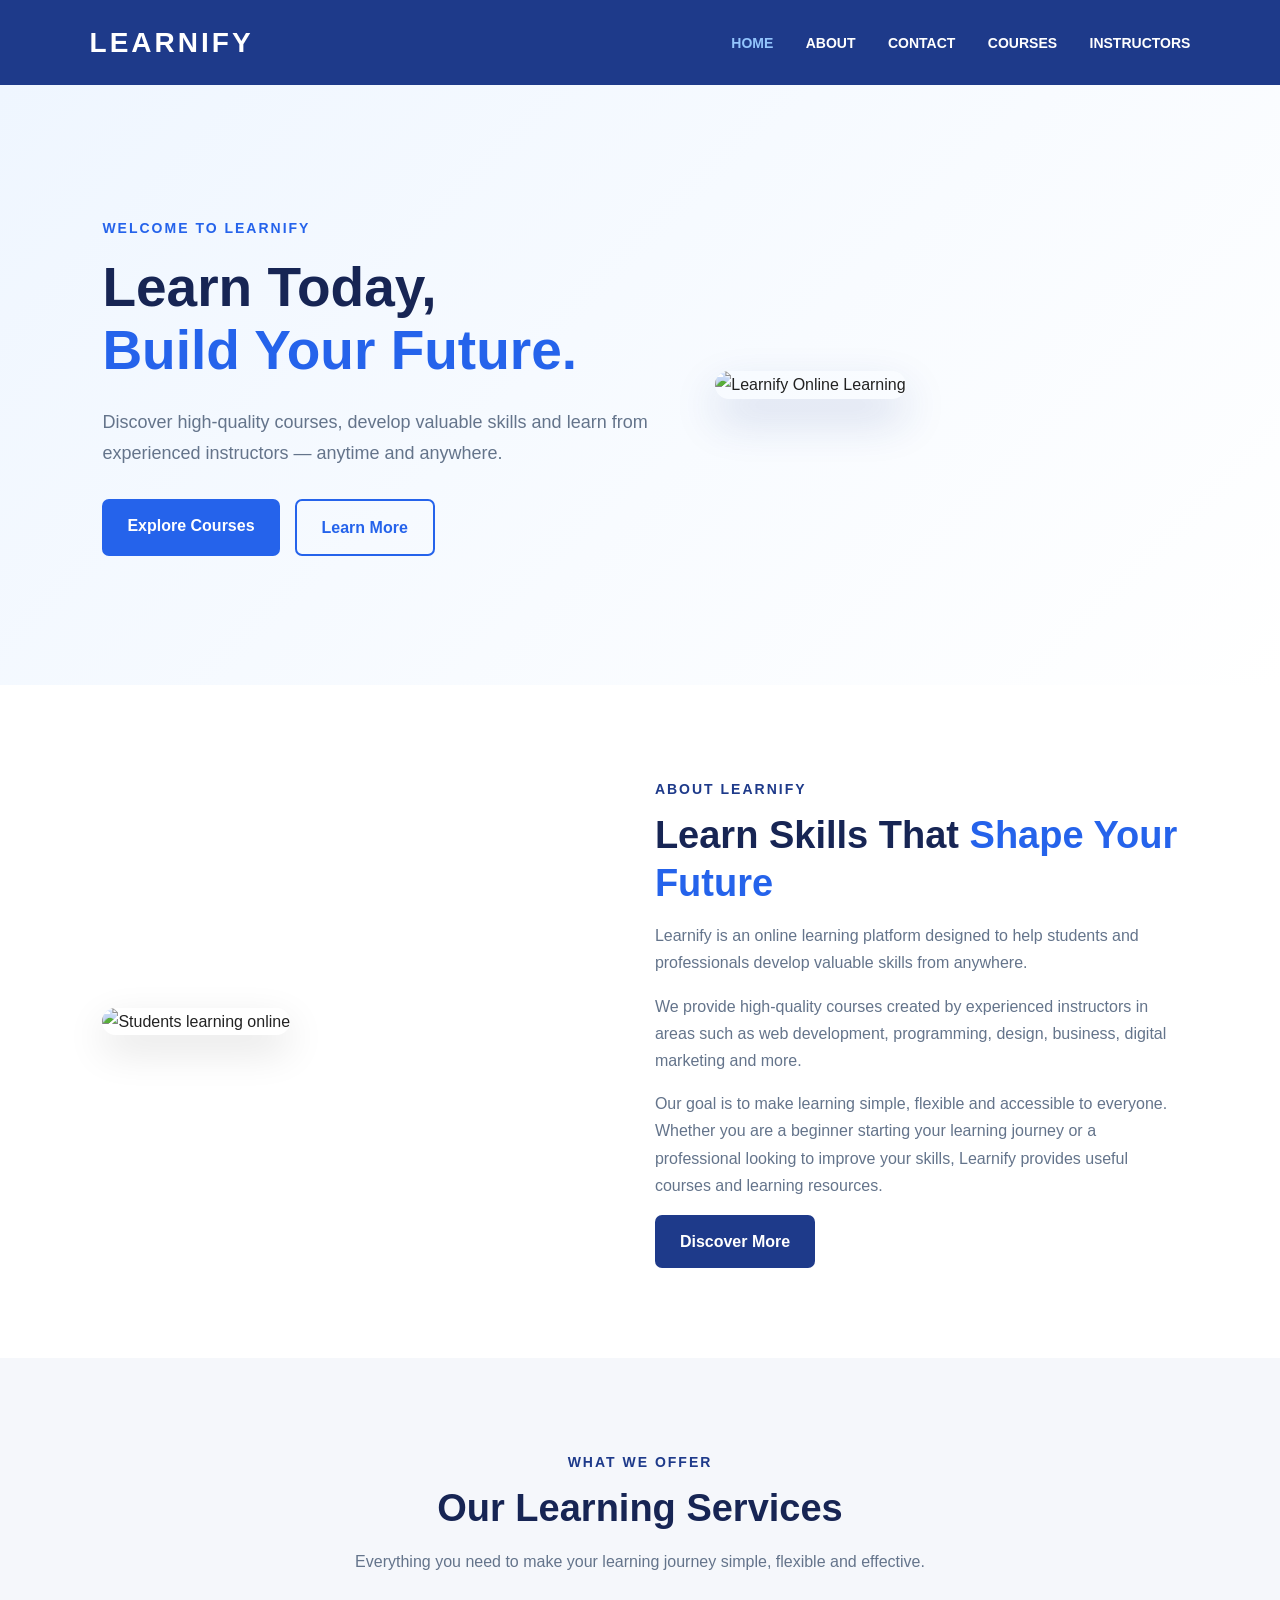
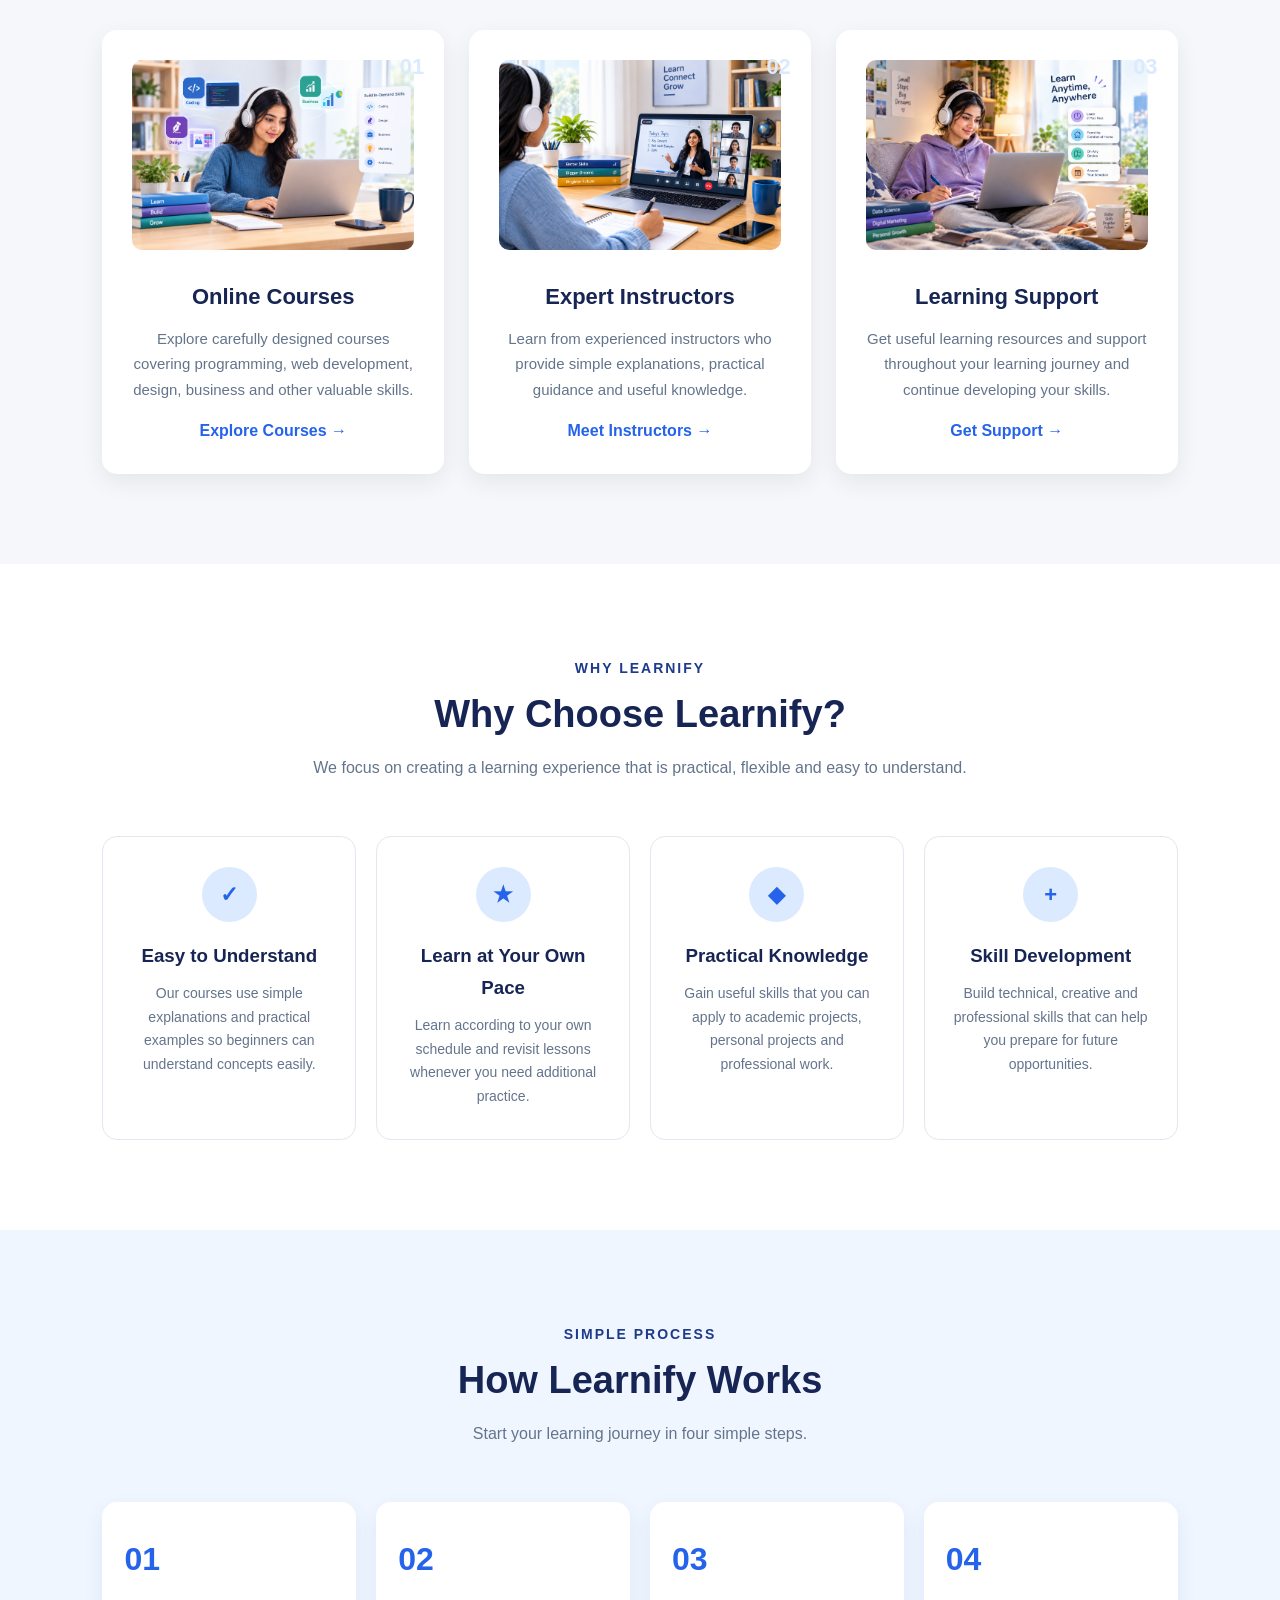
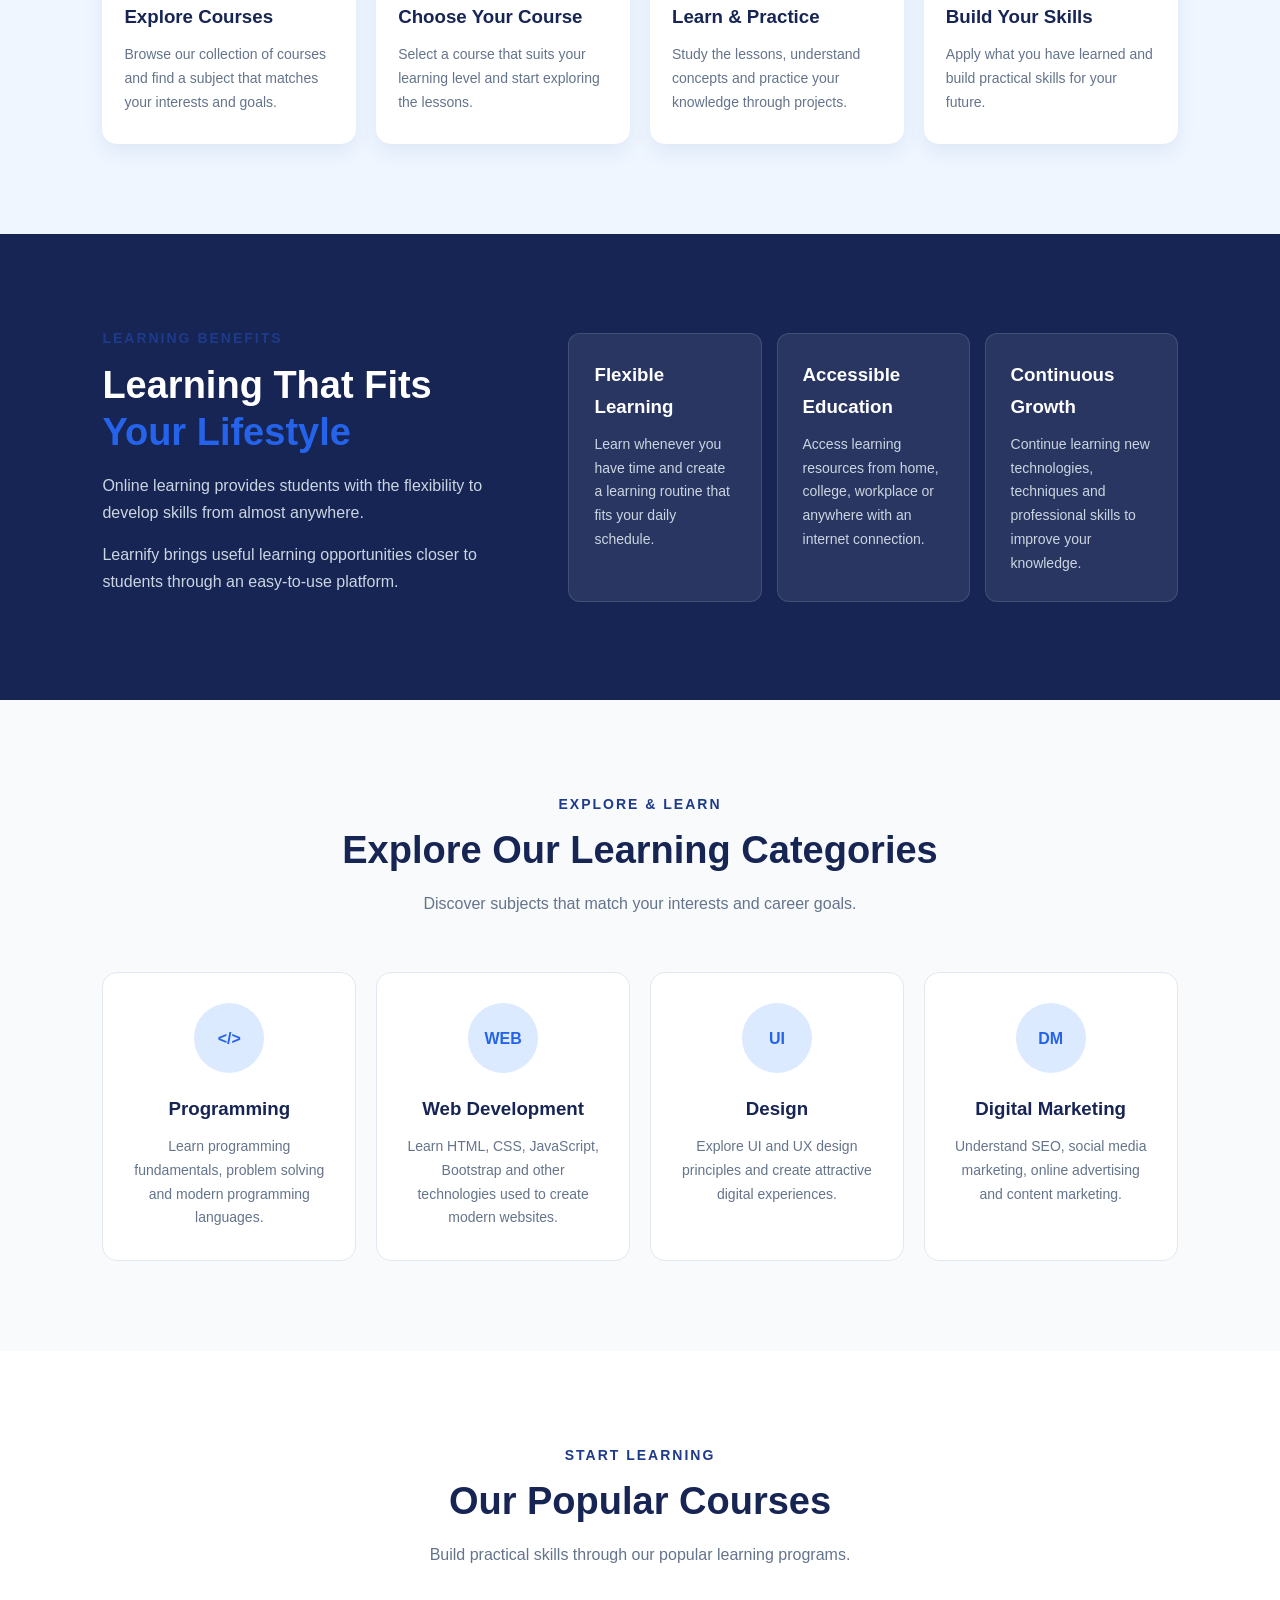
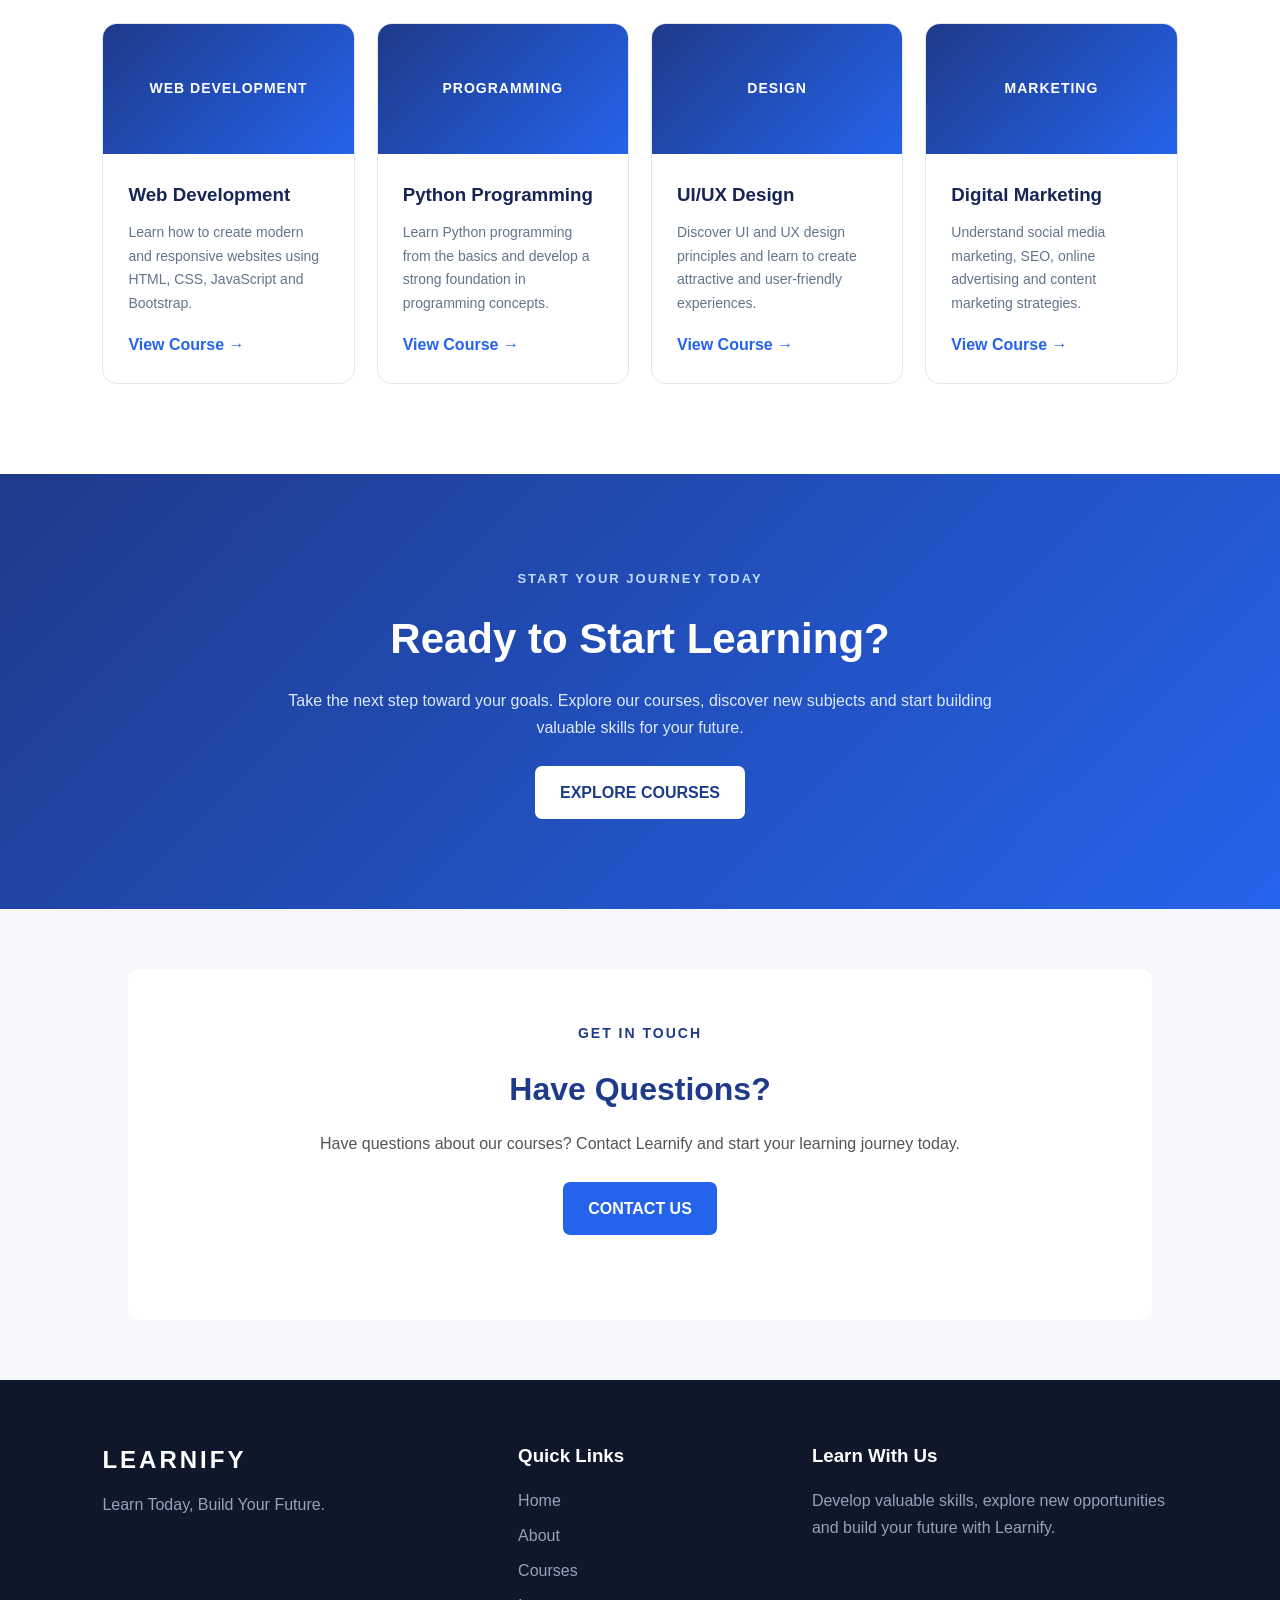
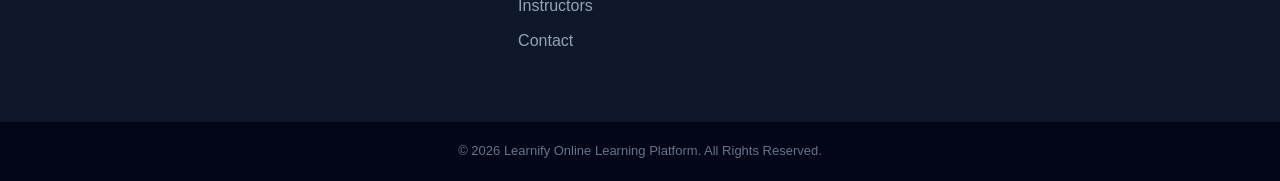
==== index.html @ 984e8131 "Add files via upload" ====
<!DOCTYPE html>
<html lang="en">

<head>

    <meta charset="UTF-8">
    <meta name="viewport" content="width=device-width, initial-scale=1.0">

    <title>Learnify Online Learning Platform</title>

    <link rel="stylesheet" href="styles.css">

</head>

<body>


    <!-- ================= NAVIGATION ================= -->

    <header class="navbar">

        <div class="logo">
            <h1>LEARNIFY</h1>
        </div>

        <nav class="linkbox">

            <a href="#" class="toplink active">HOME</a>

            <a href="about.html" class="toplink">ABOUT</a>

            <a href="contact.html" class="toplink">CONTACT</a>

            <a href="courses.html" class="toplink">COURSES</a>

            <a href="instructor.html" class="toplink">INSTRUCTORS</a>

        </nav>

    </header>



    <!-- ================= HERO SECTION ================= -->

    <section class="hero">

        <div class="hero-content">

            <span class="hero-small">
                WELCOME TO LEARNIFY
            </span>

            <h1>
                Learn Today,<br>
                <span>Build Your Future.</span>
            </h1>

            <p>
                Discover high-quality courses, develop valuable skills
                and learn from experienced instructors — anytime and anywhere.
            </p>

            <div class="hero-buttons">

                <a href="courses.html" class="primary-btn">
                    Explore Courses
                </a>

                <a href="about.html" class="secondary-btn">
                    Learn More
                </a>

            </div>

        </div>


        <div class="hero-image">

            <img src="images\learnify hero section.png"
                 alt="Learnify Online Learning">

        </div>

    </section>



    <!-- ================= ABOUT SECTION ================= -->

    <section class="about-section">

        <div class="about-image">

            <img src="images\learnify hero section.png"
                 alt="Students learning online">

        </div>


        <div class="about-content">

            <span class="section-label">
                ABOUT LEARNIFY
            </span>

            <h2>
                Learn Skills That
                <span>Shape Your Future</span>
            </h2>

            <p>
                Learnify is an online learning platform designed to help
                students and professionals develop valuable skills from
                anywhere.
            </p>

            <p>
                We provide high-quality courses created by experienced
                instructors in areas such as web development, programming,
                design, business, digital marketing and more.
            </p>

            <p>
                Our goal is to make learning simple, flexible and accessible
                to everyone. Whether you are a beginner starting your learning
                journey or a professional looking to improve your skills,
                Learnify provides useful courses and learning resources.
            </p>

            <a href="about.html" class="read-btn">
                Discover More
            </a>

        </div>

    </section>



    <!-- ================= SERVICES ================= -->

    <section class="services-section">

        <div class="section-heading">

            <span class="section-label">
                WHAT WE OFFER
            </span>

            <h2>
                Our Learning Services
            </h2>

            <p>
                Everything you need to make your learning journey
                simple, flexible and effective.
            </p>

        </div>


        <div class="service-container">


            <div class="service-card">

                <div class="service-number">
                    01
                </div>

                <img src="Images/service 2.png"
                     alt="Online Courses"
                     class="service-pic">

                <h3>
                    Online Courses
                </h3>

                <p>
                    Explore carefully designed courses covering programming,
                    web development, design, business and other valuable skills.
                </p>

                <a href="courses.html">
                    Explore Courses →
                </a>

            </div>



            <div class="service-card">

                <div class="service-number">
                    02
                </div>

                <img src="Images/service 3.png"
                     alt="Expert Instructors"
                     class="service-pic">

                <h3>
                    Expert Instructors
                </h3>

                <p>
                    Learn from experienced instructors who provide simple
                    explanations, practical guidance and useful knowledge.
                </p>

                <a href="instructor.html">
                    Meet Instructors →
                </a>

            </div>



            <div class="service-card">

                <div class="service-number">
                    03
                </div>

                <img src="Images/service 1.png"
                     alt="Learning Support"
                     class="service-pic">

                <h3>
                    Learning Support
                </h3>

                <p>
                    Get useful learning resources and support throughout
                    your learning journey and continue developing your skills.
                </p>

                <a href="contact.html">
                    Get Support →
                </a>

            </div>

        </div>

    </section>



    <!-- ================= WHY CHOOSE US ================= -->

    <section class="why-section">

        <div class="section-heading">

            <span class="section-label">
                WHY LEARNIFY
            </span>

            <h2>
                Why Choose Learnify?
            </h2>

            <p>
                We focus on creating a learning experience that is
                practical, flexible and easy to understand.
            </p>

        </div>


        <div class="why-container">


            <div class="why-card">

                <div class="icon-circle">
                    ✓
                </div>

                <h3>
                    Easy to Understand
                </h3>

                <p>
                    Our courses use simple explanations and practical
                    examples so beginners can understand concepts easily.
                </p>

            </div>



            <div class="why-card">

                <div class="icon-circle">
                    ★
                </div>

                <h3>
                    Learn at Your Own Pace
                </h3>

                <p>
                    Learn according to your own schedule and revisit
                    lessons whenever you need additional practice.
                </p>

            </div>



            <div class="why-card">

                <div class="icon-circle">
                    ◆
                </div>

                <h3>
                    Practical Knowledge
                </h3>

                <p>
                    Gain useful skills that you can apply to academic
                    projects, personal projects and professional work.
                </p>

            </div>



            <div class="why-card">

                <div class="icon-circle">
                    +
                </div>

                <h3>
                    Skill Development
                </h3>

                <p>
                    Build technical, creative and professional skills
                    that can help you prepare for future opportunities.
                </p>

            </div>

        </div>

    </section>



    <!-- ================= HOW IT WORKS ================= -->

    <section class="process-section">

        <div class="section-heading">

            <span class="section-label">
                SIMPLE PROCESS
            </span>

            <h2>
                How Learnify Works
            </h2>

            <p>
                Start your learning journey in four simple steps.
            </p>

        </div>


        <div class="process-container">


            <div class="process-card">

                <div class="process-number">
                    01
                </div>

                <h3>
                    Explore Courses
                </h3>

                <p>
                    Browse our collection of courses and find a subject
                    that matches your interests and goals.
                </p>

            </div>



            <div class="process-card">

                <div class="process-number">
                    02
                </div>

                <h3>
                    Choose Your Course
                </h3>

                <p>
                    Select a course that suits your learning level
                    and start exploring the lessons.
                </p>

            </div>



            <div class="process-card">

                <div class="process-number">
                    03
                </div>

                <h3>
                    Learn & Practice
                </h3>

                <p>
                    Study the lessons, understand concepts and
                    practice your knowledge through projects.
                </p>

            </div>



            <div class="process-card">

                <div class="process-number">
                    04
                </div>

                <h3>
                    Build Your Skills
                </h3>

                <p>
                    Apply what you have learned and build practical
                    skills for your future.
                </p>

            </div>

        </div>

    </section>



    <!-- ================= BENEFITS ================= -->

    <section class="benefits-section">

        <div class="benefits-content">

            <span class="section-label">
                LEARNING BENEFITS
            </span>

            <h2>
                Learning That Fits
                <span>Your Lifestyle</span>
            </h2>

            <p>
                Online learning provides students with the flexibility
                to develop skills from almost anywhere.
            </p>

            <p>
                Learnify brings useful learning opportunities closer to
                students through an easy-to-use platform.
            </p>

        </div>


        <div class="benefits-container">


            <div class="benefit-card">

                <h3>
                    Flexible Learning
                </h3>

                <p>
                    Learn whenever you have time and create a learning
                    routine that fits your daily schedule.
                </p>

            </div>



            <div class="benefit-card">

                <h3>
                    Accessible Education
                </h3>

                <p>
                    Access learning resources from home, college,
                    workplace or anywhere with an internet connection.
                </p>

            </div>



            <div class="benefit-card">

                <h3>
                    Continuous Growth
                </h3>

                <p>
                    Continue learning new technologies, techniques and
                    professional skills to improve your knowledge.
                </p>

            </div>

        </div>

    </section>



    <!-- ================= CATEGORIES ================= -->

    <section class="categories-section">

        <div class="section-heading">

            <span class="section-label">
                EXPLORE & LEARN
            </span>

            <h2>
                Explore Our Learning Categories
            </h2>

            <p>
                Discover subjects that match your interests and
                career goals.
            </p>

        </div>


        <div class="category-container">


            <div class="category-card">

                <span class="category-icon">
                    &lt;/&gt;
                </span>

                <h3>
                    Programming
                </h3>

                <p>
                    Learn programming fundamentals, problem solving
                    and modern programming languages.
                </p>

            </div>



            <div class="category-card">

                <span class="category-icon">
                    WEB
                </span>

                <h3>
                    Web Development
                </h3>

                <p>
                    Learn HTML, CSS, JavaScript, Bootstrap and other
                    technologies used to create modern websites.
                </p>

            </div>



            <div class="category-card">

                <span class="category-icon">
                    UI
                </span>

                <h3>
                    Design
                </h3>

                <p>
                    Explore UI and UX design principles and create
                    attractive digital experiences.
                </p>

            </div>



            <div class="category-card">

                <span class="category-icon">
                    DM
                </span>

                <h3>
                    Digital Marketing
                </h3>

                <p>
                    Understand SEO, social media marketing, online
                    advertising and content marketing.
                </p>

            </div>

        </div>

    </section>



    <!-- ================= POPULAR COURSES ================= -->

    <section class="courses-section">

        <div class="section-heading">

            <span class="section-label">
                START LEARNING
            </span>

            <h2>
                Our Popular Courses
            </h2>

            <p>
                Build practical skills through our popular learning programs.
            </p>

        </div>


        <div class="course-container">


            <div class="course-card">

                <div class="course-top">
                    WEB DEVELOPMENT
                </div>

                <div class="course-content">

                    <h3>
                        Web Development
                    </h3>

                    <p>
                        Learn how to create modern and responsive websites
                        using HTML, CSS, JavaScript and Bootstrap.
                    </p>

                    <a href="courses.html">
                        View Course →
                    </a>

                </div>

            </div>



            <div class="course-card">

                <div class="course-top">
                    PROGRAMMING
                </div>

                <div class="course-content">

                    <h3>
                        Python Programming
                    </h3>

                    <p>
                        Learn Python programming from the basics and develop
                        a strong foundation in programming concepts.
                    </p>

                    <a href="courses.html">
                        View Course →
                    </a>

                </div>

            </div>



            <div class="course-card">

                <div class="course-top">
                    DESIGN
                </div>

                <div class="course-content">

                    <h3>
                        UI/UX Design
                    </h3>

                    <p>
                        Discover UI and UX design principles and learn to
                        create attractive and user-friendly experiences.
                    </p>

                    <a href="courses.html">
                        View Course →
                    </a>

                </div>

            </div>



            <div class="course-card">

                <div class="course-top">
                    MARKETING
                </div>

                <div class="course-content">

                    <h3>
                        Digital Marketing
                    </h3>

                    <p>
                        Understand social media marketing, SEO, online
                        advertising and content marketing strategies.
                    </p>

                    <a href="courses.html">
                        View Course →
                    </a>

                </div>

            </div>

        </div>

    </section>



    <!-- ================= CTA ================= -->

    <section class="cta-section">

        <div class="cta-content">

            <span>
                START YOUR JOURNEY TODAY
            </span>

            <h2>
                Ready to Start Learning?
            </h2>

            <p>
                Take the next step toward your goals. Explore our courses,
                discover new subjects and start building valuable skills
                for your future.
            </p>

            <a href="courses.html" class="cta-button">
                EXPLORE COURSES
            </a>

        </div>

    </section>



    <!-- ================= CONTACT ================= -->

    <section class="contact-section">

        <div class="contact-content">

            <span class="section-label">
                GET IN TOUCH
            </span>

            <h2>
                Have Questions?
            </h2>

            <p>
                Have questions about our courses? Contact Learnify and
                start your learning journey today.
            </p>

            <a href="contact.html" class="primary-btn">
                CONTACT US
            </a>

        </div>

    </section>



    <!-- ================= FOOTER ================= -->

    <footer class="footer">

        <div class="footer-logo">

            <h2>
                LEARNIFY
            </h2>

            <p>
                Learn Today, Build Your Future.
            </p>

        </div>


        <div class="footer-links">

            <h3>
                Quick Links
            </h3>

            <a href="#">Home</a>

            <a href="about.html">About</a>

            <a href="courses.html">Courses</a>

            <a href="instructor.html">Instructors</a>

            <a href="contact.html">Contact</a>

        </div>


        <div class="footer-info">

            <h3>
                Learn With Us
            </h3>

            <p>
                Develop valuable skills, explore new opportunities
                and build your future with Learnify.
            </p>

        </div>

    </footer>


    <div class="copyright">

        <p>
            © 2026 Learnify Online Learning Platform.
            All Rights Reserved.
        </p>

    </div>


</body>
</html>
---- styles.css ----
/* =========================
   GENERAL
========================= */

* {
    margin: 0;
    padding: 0;
    box-sizing: border-box;
}

html {
    scroll-behavior: smooth;
}

body {
    font-family: Arial, Helvetica, sans-serif;
    background-color: #f5f7fb;
    color: #222;
    line-height: 1.7;
}

a {
    text-decoration: none;
}


/* =========================
   NAVIGATION
========================= */

.navbar {
    width: 100%;
    min-height: 85px;
    display: flex;
    align-items: center;
    background-color: #1e3a8a;
    padding: 0 7%;
}

.logo {
    width: 30%;
}

.logo h1 {
    color: white;
    letter-spacing: 3px;
    font-size: 28px;
}

.linkbox {
    width: 70%;
    text-align: right;
}

.toplink {
    color: white;
    display: inline-block;
    margin-left: 28px;
    font-size: 14px;
    font-weight: bold;
    transition: 0.3s;
}

.toplink:hover,
.toplink.active {
    color: #93c5fd;
}


/* =========================
   HERO
========================= */

.hero {
    min-height: 600px;
    display: flex;
    align-items: center;
    justify-content: space-between;
    padding: 70px 8%;
    background: linear-gradient(
        135deg,
        #eff6ff,
        #ffffff
    );
}

.hero-content {
    width: 52%;
}

.hero-small {
    display: inline-block;
    color: #2563eb;
    font-size: 14px;
    font-weight: bold;
    letter-spacing: 2px;
    margin-bottom: 15px;
}

.hero h1 {
    font-size: 55px;
    line-height: 1.15;
    color: #172554;
    margin-bottom: 25px;
}

.hero h1 span {
    color: #2563eb;
}

.hero p {
    max-width: 580px;
    font-size: 18px;
    color: #64748b;
    margin-bottom: 30px;
}

.hero-image {
    width: 43%;
}

.hero-image img {
    width: 100%;
    border-radius: 25px;
    box-shadow: 0 20px 45px rgba(30, 58, 138, 0.18);
}


/* =========================
   BUTTONS
========================= */

.hero-buttons {
    display: flex;
    gap: 15px;
}

.primary-btn,
.secondary-btn,
.read-btn,
.cta-button {
    display: inline-block;
    padding: 13px 25px;
    border-radius: 7px;
    font-weight: bold;
    transition: 0.3s;
}

.primary-btn {
    background-color: #2563eb;
    color: white;
}

.primary-btn:hover {
    background-color: #1d4ed8;
    transform: translateY(-3px);
}

.secondary-btn {
    border: 2px solid #2563eb;
    color: #2563eb;
}

.secondary-btn:hover {
    background-color: #2563eb;
    color: white;
}

.read-btn {
    background-color: #1e3a8a;
    color: white;
}

.read-btn:hover {
    background-color: #2563eb;
    transform: translateY(-3px);
}


/* =========================
   COMMON SECTION
========================= */

section {
    padding: 90px 8%;
}

.section-heading {
    text-align: center;
    max-width: 700px;
    margin: 0 auto 55px;
}

.section-label {
    color: #2563eb;
    font-size: 13px;
    font-weight: bold;
    letter-spacing: 2px;
}

.section-heading h2,
.about-content h2,
.benefits-content h2 {
    font-size: 38px;
    color: #172554;
    line-height: 1.25;
    margin: 10px 0 15px;
}

.section-heading p {
    color: #64748b;
}


/* =========================
   ABOUT
========================= */

.about-section {
    display: flex;
    align-items: center;
    gap: 70px;
    background-color: white;
}

.about-image {
    width: 48%;
}

.about-image img {
    width: 100%;
    border-radius: 20px;
    box-shadow: 0 15px 40px rgba(0, 0, 0, 0.12);
}

.about-content {
    width: 52%;
}

.about-content h2 span,
.benefits-content h2 span {
    color: #2563eb;
}

.about-content p {
    color: #64748b;
    margin-bottom: 16px;
}


/* =========================
   SERVICES
========================= */

.services-section {
    background-color: #f5f7fb;
}

.service-container {
    display: grid;
    grid-template-columns: repeat(3, 1fr);
    gap: 25px;
}

.service-card {
    position: relative;
    background-color: white;
    padding: 30px;
    border-radius: 15px;
    text-align: center;
    box-shadow: 0 8px 25px rgba(0, 0, 0, 0.07);
    transition: 0.3s;
}

.service-card:hover {
    transform: translateY(-10px);
    box-shadow: 0 18px 35px rgba(30, 58, 138, 0.15);
}

.service-number {
    position: absolute;
    top: 18px;
    right: 20px;
    color: #dbeafe;
    font-size: 22px;
    font-weight: bold;
}

.service-pic {
    width: 100%;
    height: 190px;
    object-fit: cover;
    border-radius: 10px;
    margin-bottom: 20px;
}

.service-card h3 {
    color: #172554;
    font-size: 22px;
    margin-bottom: 10px;
}

.service-card p {
    color: #64748b;
    font-size: 15px;
    margin-bottom: 15px;
}

.service-card a {
    color: #2563eb;
    font-weight: bold;
}


/* =========================
   WHY CHOOSE US
========================= */

.why-section {
    background-color: white;
}

.why-container {
    display: grid;
    grid-template-columns: repeat(4, 1fr);
    gap: 20px;
}

.why-card {
    padding: 30px 22px;
    border: 1px solid #e2e8f0;
    border-radius: 15px;
    text-align: center;
    transition: 0.3s;
}

.why-card:hover {
    border-color: #2563eb;
    transform: translateY(-7px);
}

.icon-circle {
    width: 55px;
    height: 55px;
    margin: 0 auto 18px;
    display: flex;
    justify-content: center;
    align-items: center;
    border-radius: 50%;
    background-color: #dbeafe;
    color: #2563eb;
    font-size: 22px;
    font-weight: bold;
}

.why-card h3 {
    color: #172554;
    margin-bottom: 10px;
}

.why-card p {
    color: #64748b;
    font-size: 14px;
}


/* =========================
   PROCESS
========================= */

.process-section {
    background-color: #eff6ff;
}

.process-container {
    display: grid;
    grid-template-columns: repeat(4, 1fr);
    gap: 20px;
}

.process-card {
    background-color: white;
    padding: 30px 22px;
    border-radius: 15px;
    position: relative;
    box-shadow: 0 8px 20px rgba(30, 58, 138, 0.08);
}

.process-number {
    color: #2563eb;
    font-size: 32px;
    font-weight: bold;
    margin-bottom: 15px;
}

.process-card h3 {
    color: #172554;
    margin-bottom: 10px;
}

.process-card p {
    color: #64748b;
    font-size: 14px;
}


/* =========================
   BENEFITS
========================= */

.benefits-section {
    background-color: #172554;
    display: flex;
    gap: 60px;
    align-items: center;
}

.benefits-content {
    width: 40%;
}

.benefits-content h2 {
    color: white;
}

.benefits-content p {
    color: #cbd5e1;
    margin-bottom: 15px;
}

.benefits-container {
    width: 60%;
    display: grid;
    grid-template-columns: repeat(3, 1fr);
    gap: 15px;
}

.benefit-card {
    background-color: rgba(255, 255, 255, 0.08);
    padding: 25px;
    border-radius: 12px;
    border: 1px solid rgba(255, 255, 255, 0.12);
}

.benefit-card h3 {
    color: white;
    margin-bottom: 10px;
}

.benefit-card p {
    color: #cbd5e1;
    font-size: 14px;
}


/* =========================
   CATEGORIES
========================= */

.categories-section {
    background-color: #f8fafc;
}

.category-container {
    display: grid;
    grid-template-columns: repeat(4, 1fr);
    gap: 20px;
}

.category-card {
    background-color: white;
    padding: 30px;
    border-radius: 15px;
    text-align: center;
    border: 1px solid #e2e8f0;
    transition: 0.3s;
}

.category-card:hover {
    transform: translateY(-8px);
    box-shadow: 0 15px 30px rgba(30, 58, 138, 0.1);
}

.category-icon {
    display: flex;
    width: 70px;
    height: 70px;
    margin: 0 auto 20px;
    align-items: center;
    justify-content: center;
    border-radius: 50%;
    background-color: #dbeafe;
    color: #2563eb;
    font-weight: bold;
}

.category-card h3 {
    color: #172554;
    margin-bottom: 10px;
}

.category-card p {
    color: #64748b;
    font-size: 14px;
}


/* =========================
   POPULAR COURSES
========================= */

.courses-section {
    background-color: white;
}

.course-container {
    display: grid;
    grid-template-columns: repeat(4, 1fr);
    gap: 22px;
}

.course-card {
    border-radius: 15px;
    overflow: hidden;
    background-color: white;
    border: 1px solid #e2e8f0;
    transition: 0.3s;
}

.course-card:hover {
    transform: translateY(-8px);
    box-shadow: 0 18px 35px rgba(30, 58, 138, 0.12);
}

.course-top {
    height: 130px;
    background: linear-gradient(
        135deg,
        #1e3a8a,
        #2563eb
    );
    color: white;
    display: flex;
    align-items: center;
    justify-content: center;
    font-size: 14px;
    font-weight: bold;
    letter-spacing: 1px;
}

.course-content {
    padding: 25px;
}

.course-content h3 {
    color: #172554;
    margin-bottom: 10px;
}

.course-content p {
    color: #64748b;
    font-size: 14px;
    margin-bottom: 15px;
}

.course-content a {
    color: #2563eb;
    font-weight: bold;
}


/* =========================
   CTA
========================= */

.cta-section {
    background: linear-gradient(
        135deg,
        #1e3a8a,
        #2563eb
    );
    text-align: center;
}

.cta-content {
    max-width: 750px;
    margin: auto;
}

.cta-content > span {
    color: #bfdbfe;
    font-size: 13px;
    font-weight: bold;
    letter-spacing: 2px;
}

.cta-content h2 {
    color: white;
    font-size: 42px;
    margin: 12px 0;
}

.cta-content p {
    color: #dbeafe;
    margin-bottom: 25px;
}

.cta-button {
    background-color: white;
    color: #1e3a8a;
}

.cta-button:hover {
    transform: translateY(-3px);
    background-color: #eff6ff;
}


/* =========================
   CONTACT
========================= */

.contact-section {
    background-color: #f8fafc;
    text-align: center;
}

.contact-content {
    max-width: 650px;
    margin: auto;
}

.contact-content h2 {
    color: #172554;
    font-size: 40px;
    margin: 10px 0;
}

.contact-content p {
    color: #64748b;
    margin-bottom: 25px;
}


/* =========================
   FOOTER
========================= */

.footer {
    background-color: #0f172a;
    color: white;
    padding: 60px 8%;
    display: grid;
    grid-template-columns: 1.5fr 1fr 1.5fr;
    gap: 50px;
}

.footer-logo h2 {
    letter-spacing: 3px;
    margin-bottom: 10px;
}

.footer-logo p,
.footer-info p {
    color: #94a3b8;
}

.footer-links h3,
.footer-info h3 {
    margin-bottom: 15px;
}

.footer-links a {
    display: block;
    color: #94a3b8;
    margin-bottom: 8px;
    transition: 0.3s;
}

.footer-links a:hover {
    color: white;
}

.copyright {
    background-color: #020617;
    color: #64748b;
    text-align: center;
    padding: 18px;
}

.copyright p {
    font-size: 13px;
}


/* =========================
   RESPONSIVE TABLET
========================= */

@media (max-width: 1000px) {

    .hero {
        padding: 60px 5%;
    }

    .hero h1 {
        font-size: 45px;
    }

    section {
        padding: 70px 5%;
    }

    .service-container,
    .why-container,
    .process-container,
    .category-container,
    .course-container {
        grid-template-columns: repeat(2, 1fr);
    }

    .benefits-section {
        display: block;
    }

    .benefits-content,
    .benefits-container {
        width: 100%;
    }

    .benefits-container {
        margin-top: 30px;
    }

}


/* =========================
   RESPONSIVE MOBILE
========================= */

@media (max-width: 700px) {

    .navbar {
        display: block;
        text-align: center;
        padding: 20px;
    }

    .logo,
    .linkbox {
        width: 100%;
        text-align: center;
    }

    .logo {
        margin-bottom: 15px;
    }

    .toplink {
        margin: 7px;
        font-size: 12px;
    }


    .hero {
        display: block;
        text-align: center;
        padding: 50px 6%;
    }

    .hero-content,
    .hero-image {
        width: 100%;
    }

    .hero-image {
        margin-top: 40px;
    }

    .hero h1 {
        font-size: 38px;
    }

    .hero p {
        font-size: 16px;
    }

    .hero-buttons {
        justify-content: center;
        flex-wrap: wrap;
    }


    .about-section {
        display: block;
    }

    .about-image,
    .about-content {
        width: 100%;
    }

    .about-content {
        margin-top: 35px;
    }


    .service-container,
    .why-container,
    .process-container,
    .category-container,
    .course-container {
        grid-template-columns: 1fr;
    }


    .benefits-section {
        display: block;
    }

    .benefits-content,
    .benefits-container {
        width: 100%;
    }

    .benefits-container {
        grid-template-columns: 1fr;
        margin-top: 30px;
    }


    .section-heading h2,
    .about-content h2,
    .benefits-content h2 {
        font-size: 30px;
    }

    .cta-content h2 {
        font-size: 32px;
    }


    .footer {
        grid-template-columns: 1fr;
        gap: 30px;
        padding: 45px 8%;
    }

}



/* ================= CONTACT SECTION ================= */

.contact-section {
    width: 80%;
    margin: 60px auto;
    padding: 50px;
    background-color: white;
    border-radius: 10px;
    box-sizing: border-box;
}


/* Contact heading */

.contact-content {
    text-align: center;
    margin-bottom: 35px;
}

.section-label {
    color: #1e3a8a;
    font-size: 14px;
    font-weight: bold;
    letter-spacing: 2px;
}

.contact-content h2 {
    font-size: 32px;
    color: #1e3a8a;
    margin: 15px 0;
}

.contact-content p {
    color: #555;
    font-size: 16px;
    line-height: 1.6;
}


/* Form */

.contact-form {
    width: 70%;
    margin: auto;
}

.contact-form form {
    display: flex;
    flex-direction: column;
}

.contact-form label {
    margin-bottom: 8px;
    margin-top: 15px;
    font-weight: bold;
    color: #222;
}

.contact-form input,
.contact-form select,
.contact-form textarea {
    width: 100%;
    padding: 13px;
    border: 1px solid #ccc;
    border-radius: 5px;
    font-size: 15px;
    font-family: Arial, Helvetica, sans-serif;
    box-sizing: border-box;
}

.contact-form input:focus,
.contact-form select:focus,
.contact-form textarea:focus {
    outline: none;
    border-color: #1e3a8a;
}

.contact-form textarea {
    resize: vertical;
}


/* Button */

.contact-form button {
    margin-top: 25px;
    padding: 14px;
    background-color: #1e3a8a;
    color: white;
    border: none;
    border-radius: 5px;
    font-size: 15px;
    font-weight: bold;
    cursor: pointer;
}

.contact-form button:hover {
    background-color: #162d6b;
}


/* ================= MOBILE ================= */

@media (max-width: 768px) {

    .contact-section {
        width: 90%;
        padding: 30px 20px;
    }

    .contact-form {
        width: 100%;
    }

    .contact-content h2 {
        font-size: 26px;
    }

}
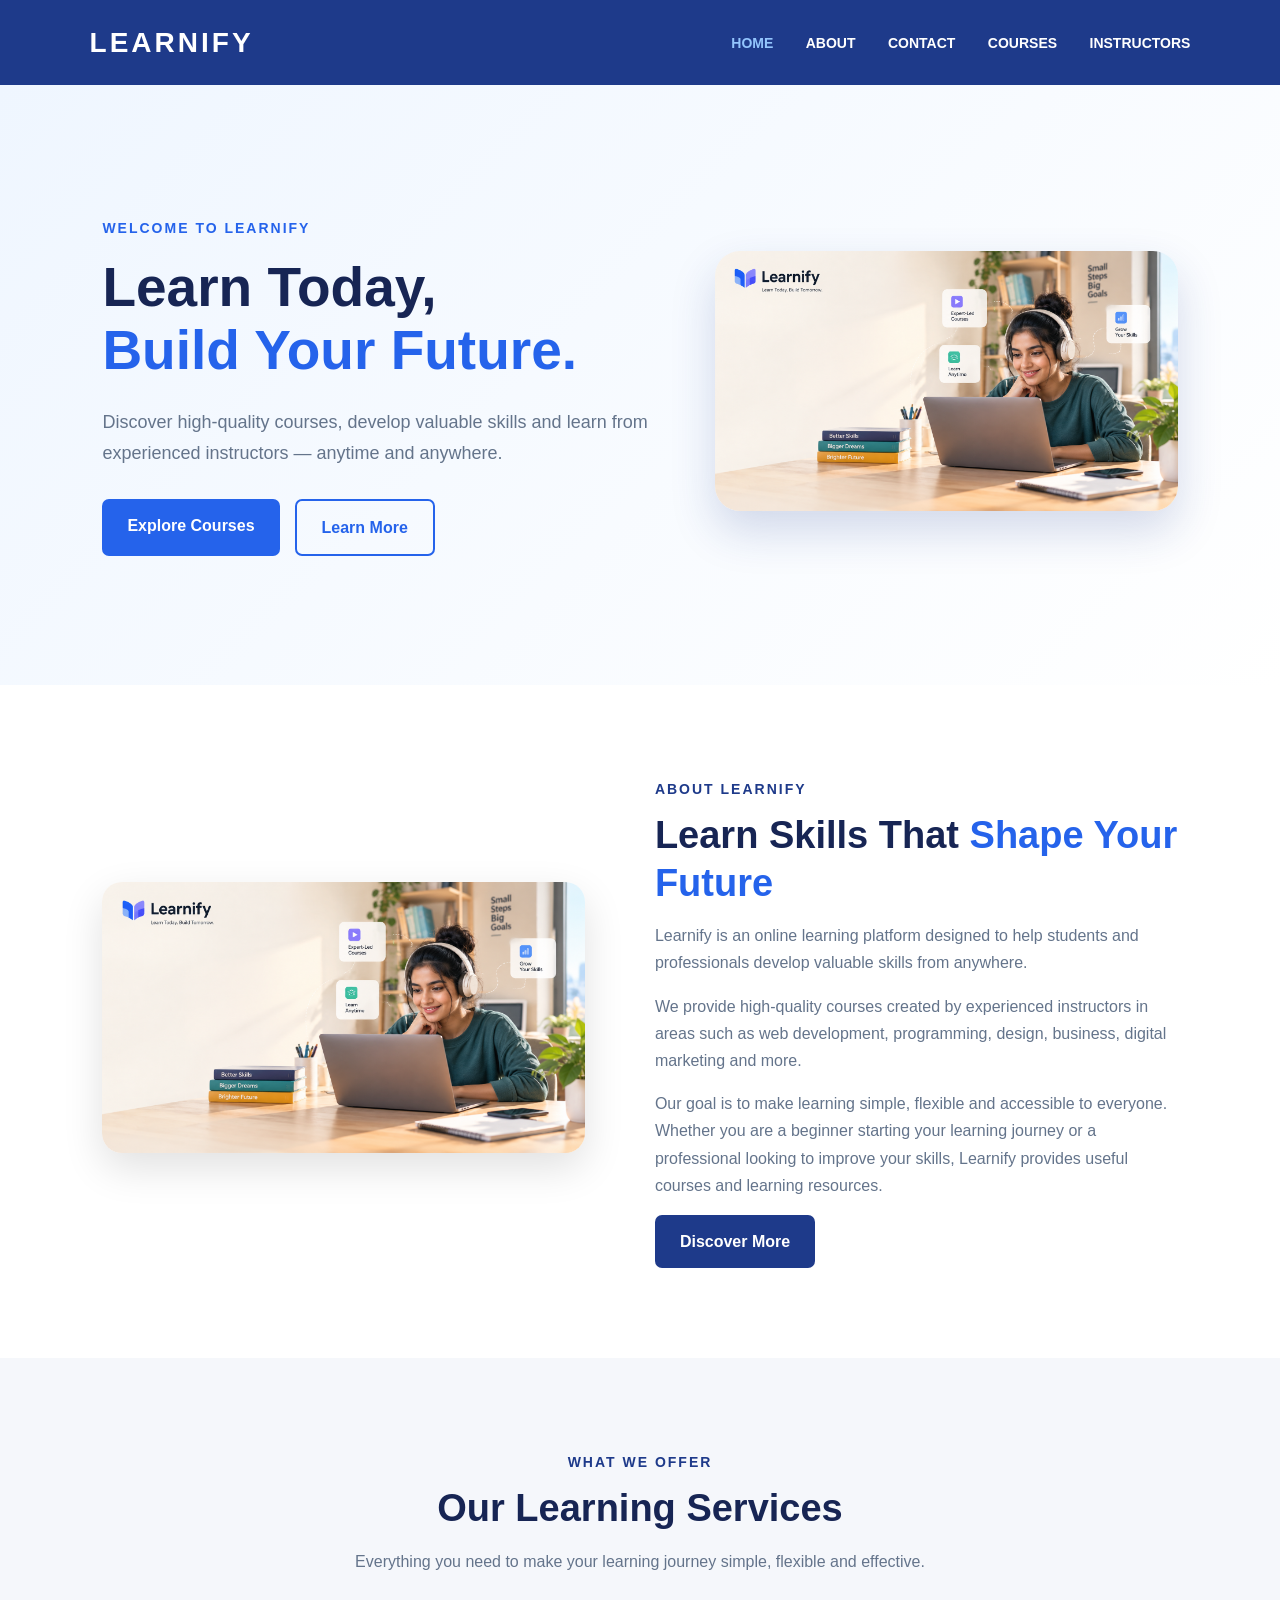
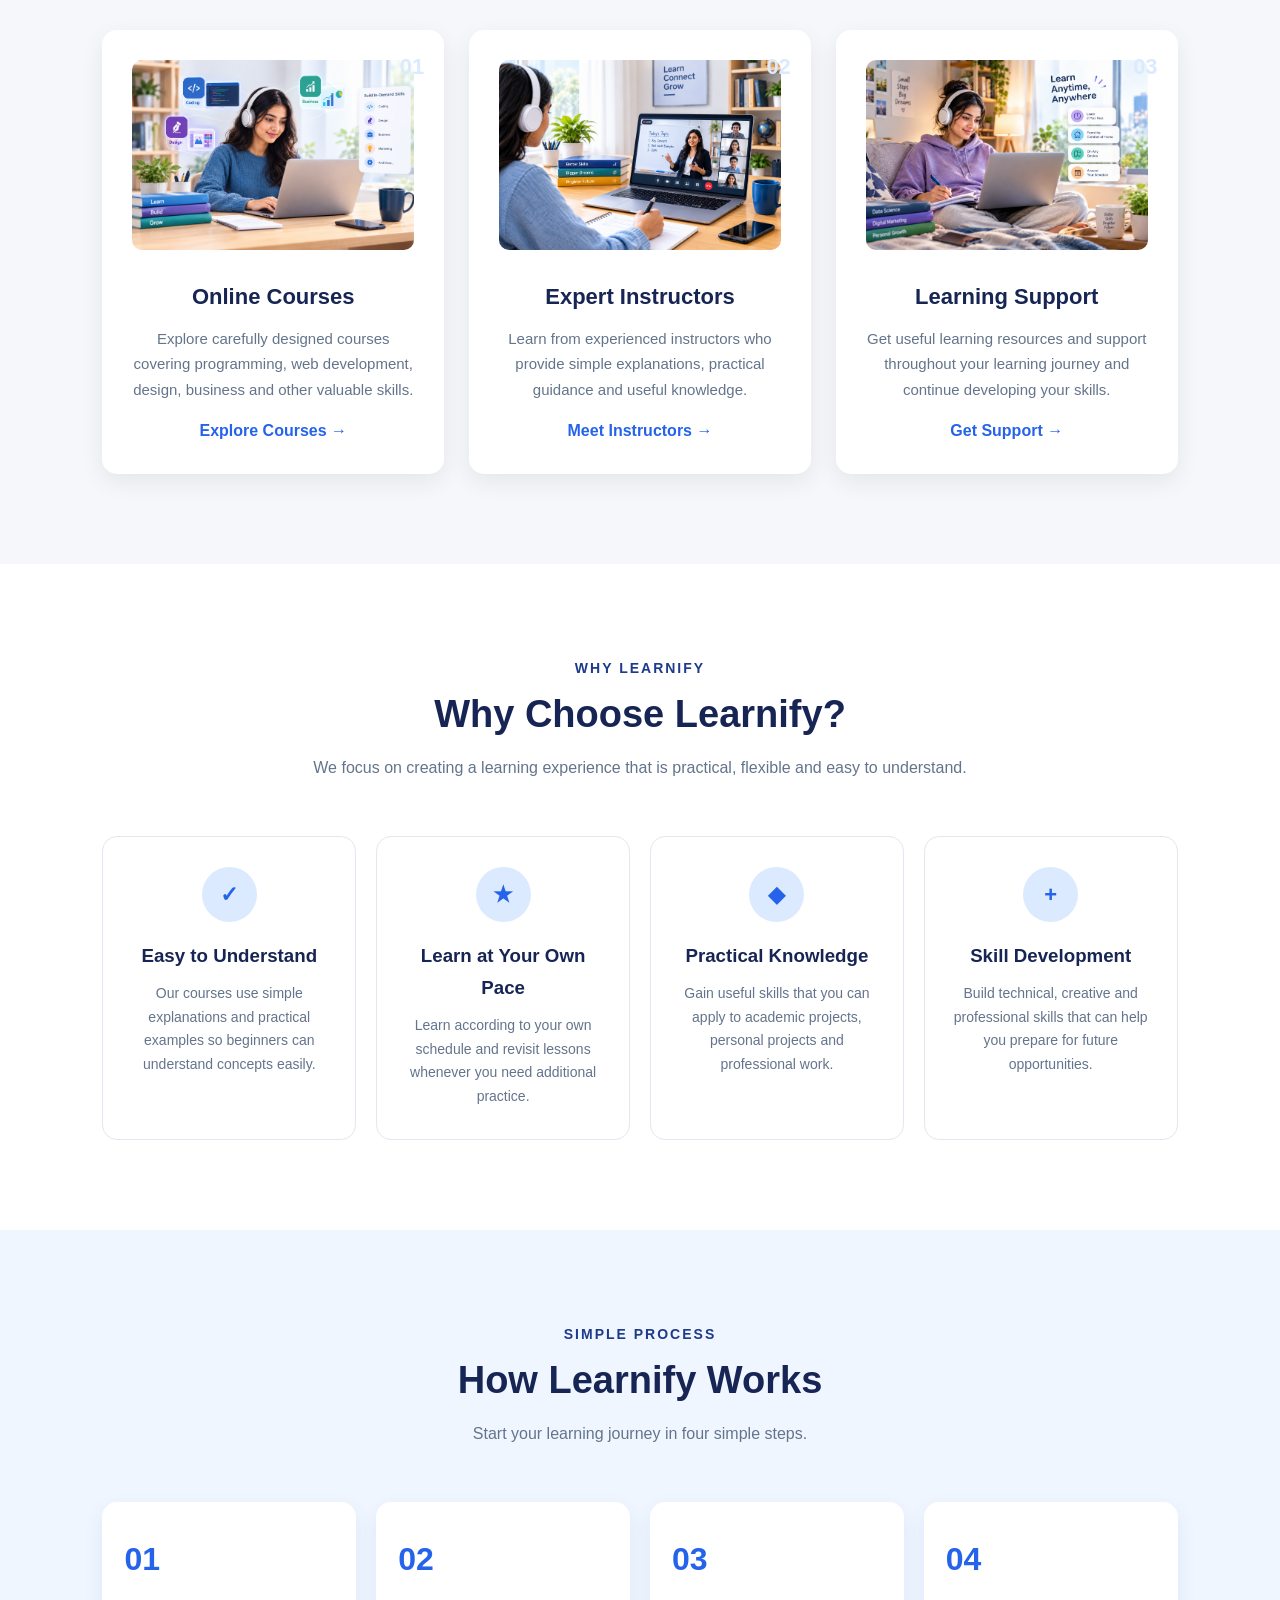
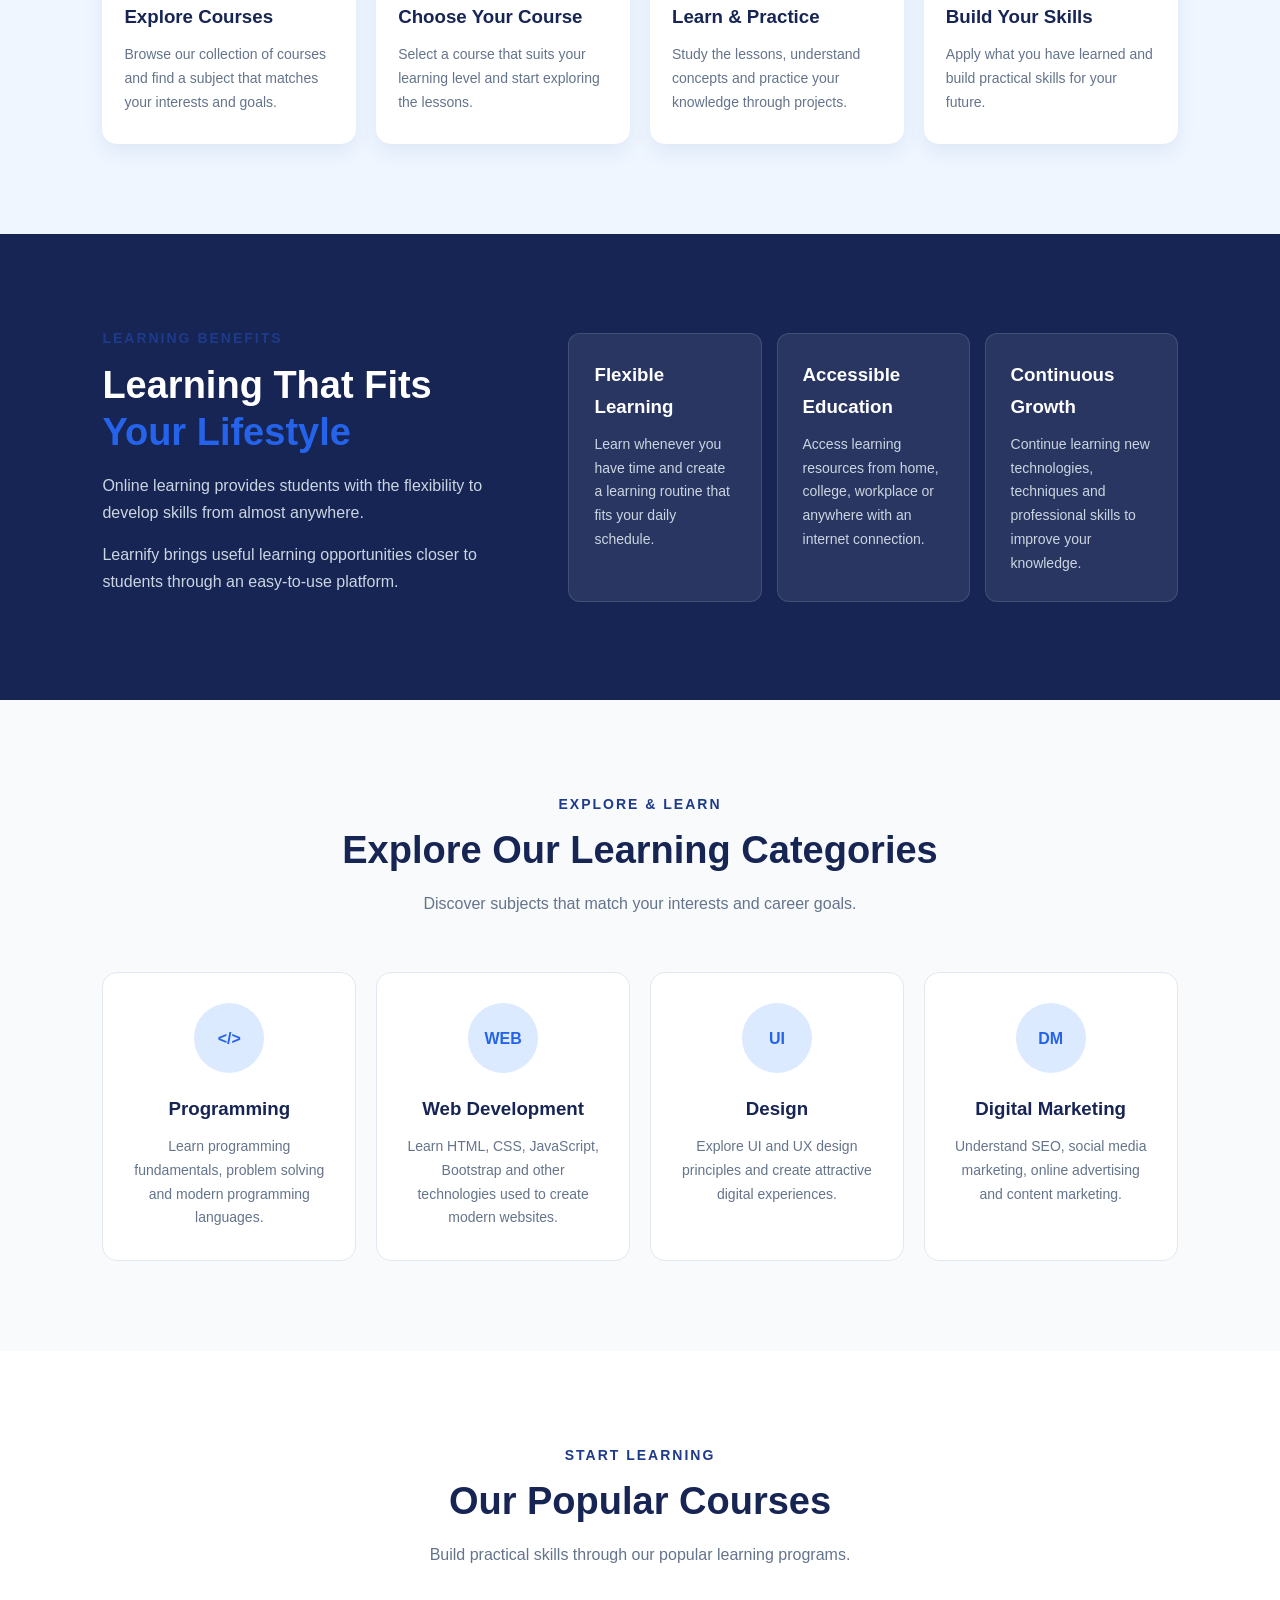
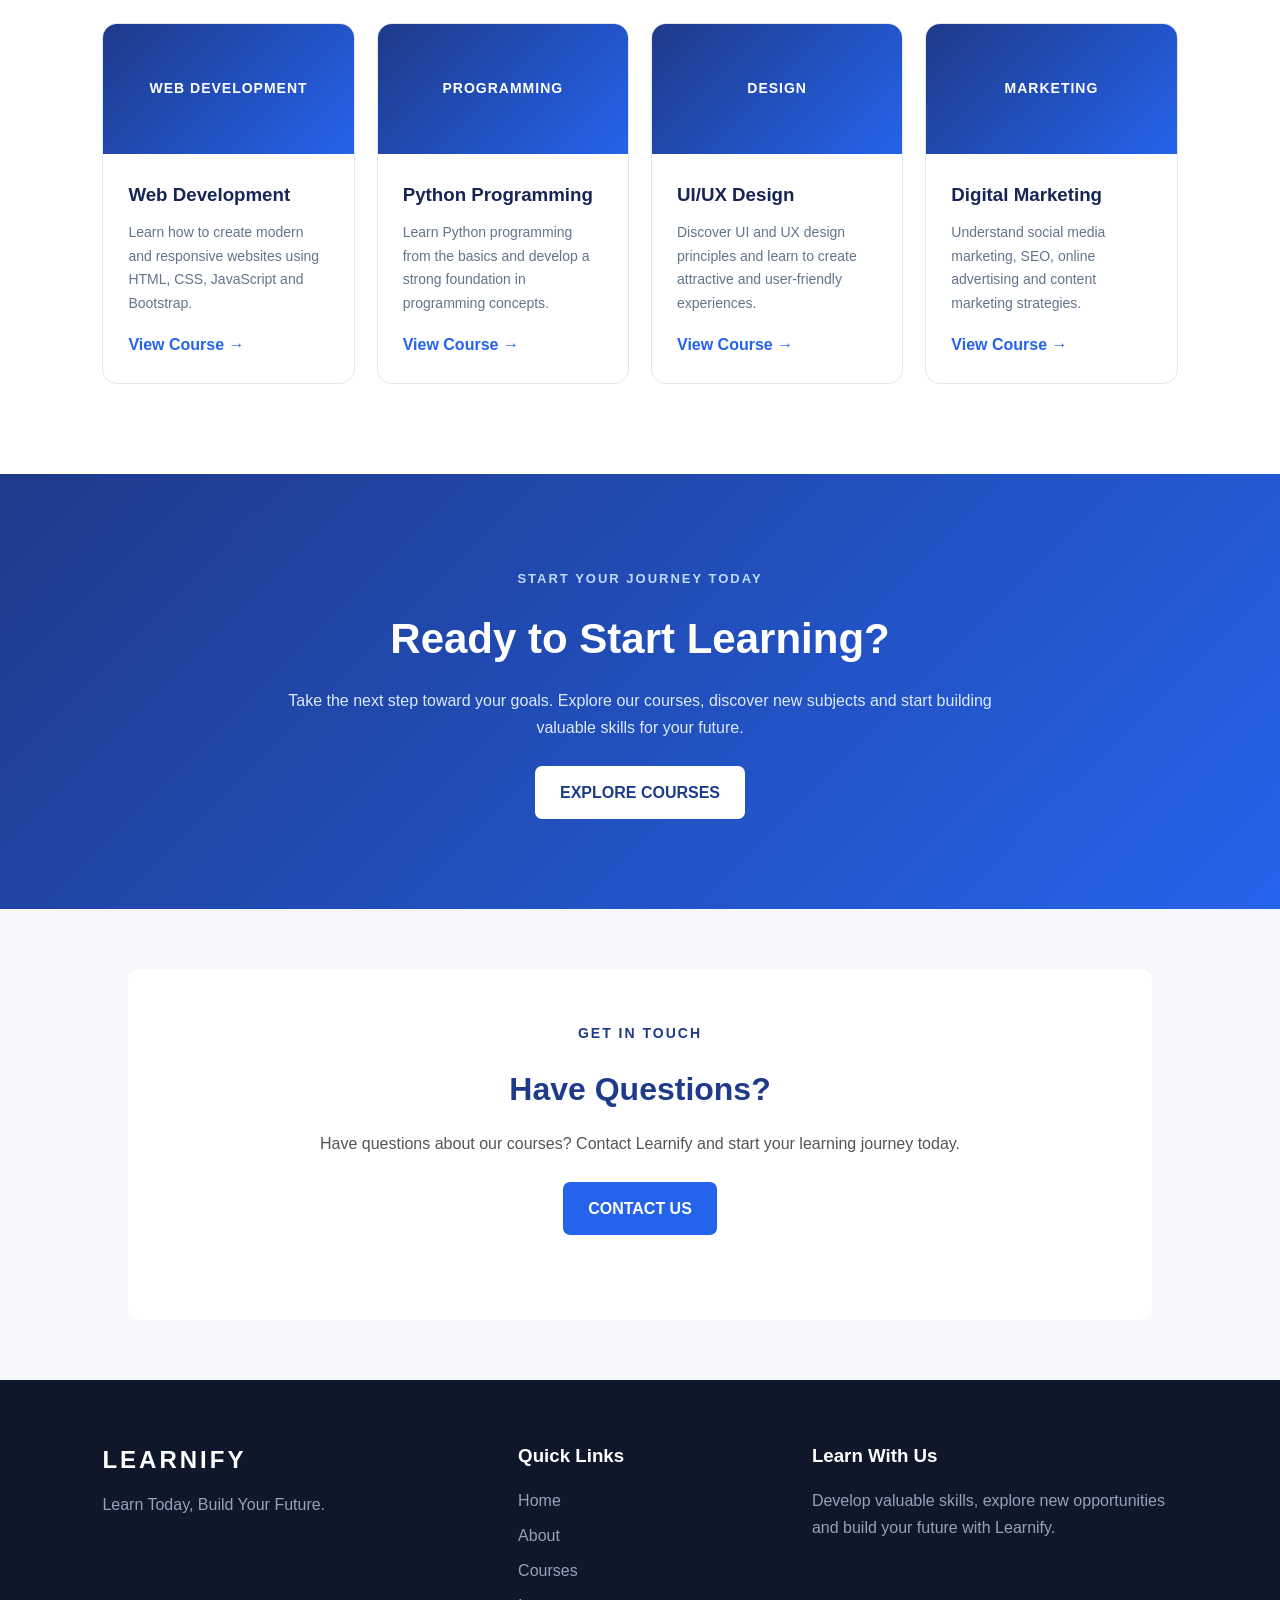
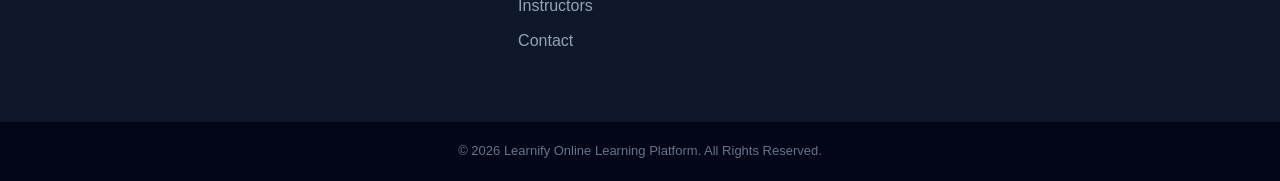
==== commit 8994897c: "Update index.html" ====
--- a/index.html
+++ b/index.html
@@ -78,7 +78,7 @@
 
         <div class="hero-image">
 
-            <img src="images\learnify hero section.png"
+            <img src="Images/learnify hero section.png"
                  alt="Learnify Online Learning">
 
         </div>
@@ -93,7 +93,7 @@
 
         <div class="about-image">
 
-            <img src="images\learnify hero section.png"
+            <img src="Images/learnify hero section.png"
                  alt="Students learning online">
 
         </div>
@@ -901,4 +901,4 @@
 
 
 </body>
-</html>+</html>
